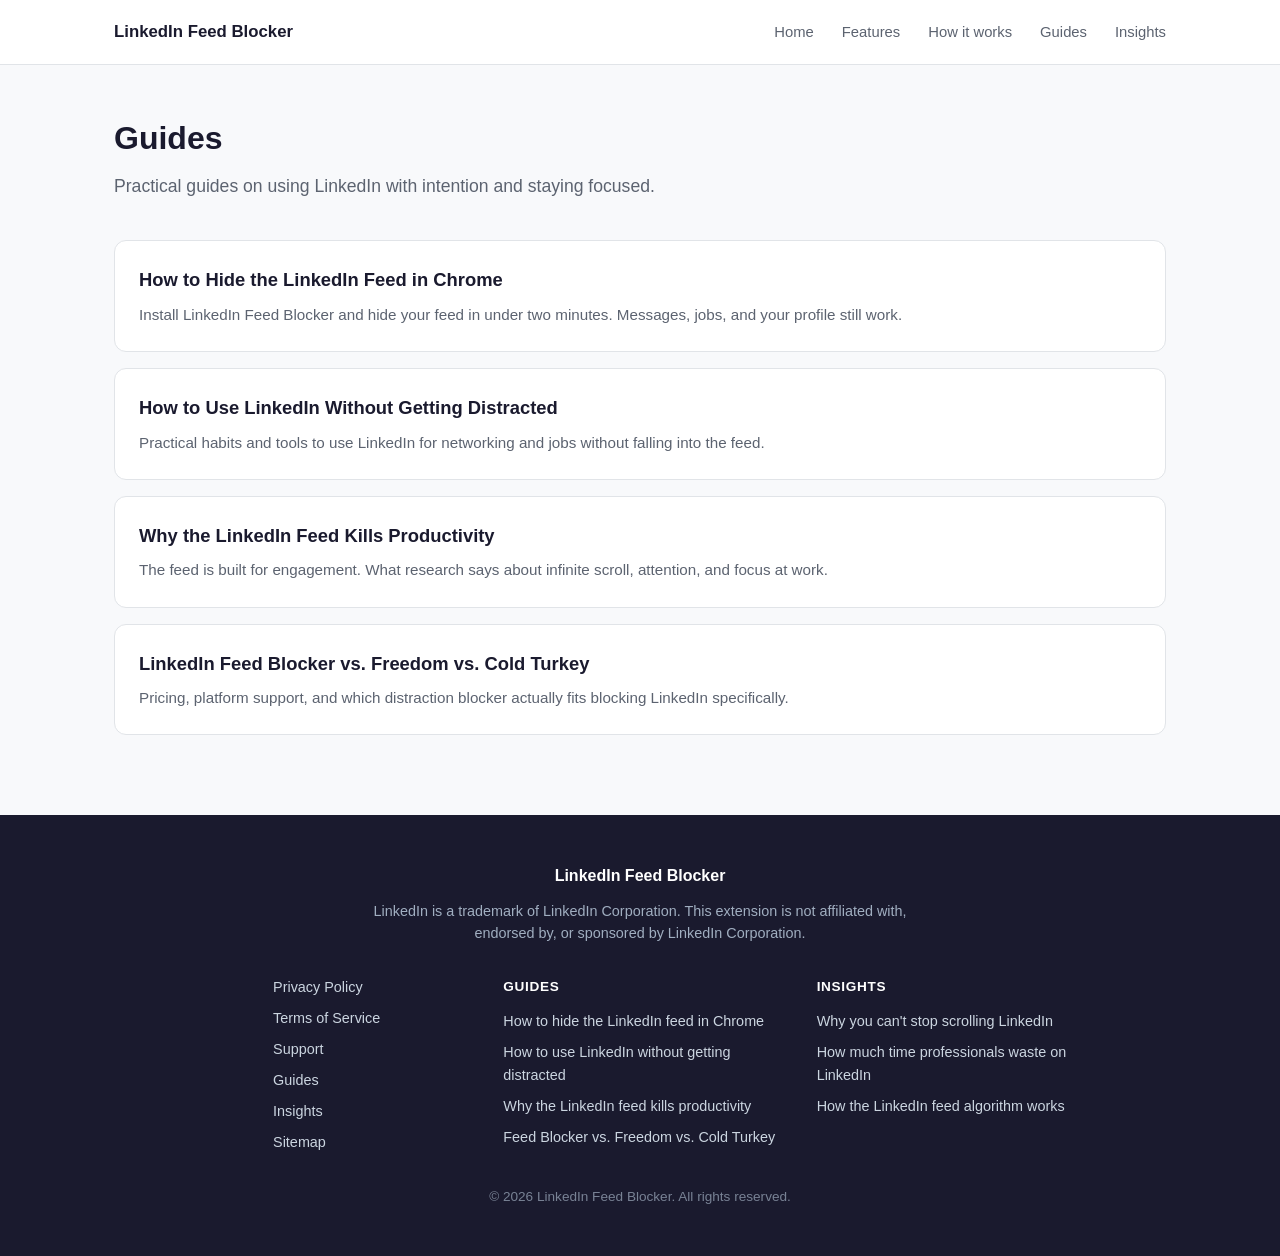
==== guides/index.html @ 087051c5 "marketing copy" ====
<!DOCTYPE html>
<html lang="en">
<head>
  <meta charset="UTF-8">
  <meta name="viewport" content="width=device-width, initial-scale=1.0">
  <meta name="description" content="Guides on using LinkedIn productively and staying focused.">
  <title>Guides | LinkedIn Feed Blocker</title>
  <link rel="stylesheet" href="../css/style.css">
</head>
<body>
  <header class="site-header">
    <nav class="nav container">
      <a href="../index.html" class="logo">LinkedIn Feed Blocker</a>
      <ul class="nav-links">
        <li><a href="../index.html">Home</a></li>
        <li><a href="../index.html#features">Features</a></li>
        <li><a href="../index.html#how-it-works">How it works</a></li>
        <li><a href="index.html">Guides</a></li>
        <li><a href="../insights/index.html">Insights</a></li>
      </ul>
    </nav>
  </header>

  <main class="guides-page">
    <div class="container">
      <h1>Guides</h1>
      <p class="guides-lead">Practical guides on using LinkedIn with intention and staying focused.</p>

      <ul class="guides-list">
        <li class="guide-card">
          <a href="hide-linkedin-feed.html">
            <h2>How to Hide the LinkedIn Feed in Chrome</h2>
            <p class="guide-excerpt">Install LinkedIn Feed Blocker and hide your feed in under two minutes. Messages, jobs, and your profile still work.</p>
          </a>
        </li>
        <li class="guide-card">
          <a href="linkedin-without-distraction.html">
            <h2>How to Use LinkedIn Without Getting Distracted</h2>
            <p class="guide-excerpt">Practical habits and tools to use LinkedIn for networking and jobs without falling into the feed.</p>
          </a>
        </li>
        <li class="guide-card">
          <a href="linkedin-productivity.html">
            <h2>Why the LinkedIn Feed Kills Productivity</h2>
            <p class="guide-excerpt">The feed is built for engagement. What research says about infinite scroll, attention, and focus at work.</p>
          </a>
        </li>
        <li class="guide-card">
          <a href="linkedin-blocker-comparison.html">
            <h2>LinkedIn Feed Blocker vs. Freedom vs. Cold Turkey</h2>
            <p class="guide-excerpt">Pricing, platform support, and which distraction blocker actually fits blocking LinkedIn specifically.</p>
          </a>
        </li>
      </ul>
    </div>
  </main>

  <footer class="site-footer">
    <div class="container footer-inner">
      <p class="footer-brand">LinkedIn Feed Blocker</p>
      <p class="footer-disclaimer">
        LinkedIn is a trademark of LinkedIn Corporation. This extension is not affiliated with, endorsed by, or sponsored by LinkedIn Corporation.
      </p>
      <div class="footer-grid">
        <nav class="footer-nav" aria-label="Site links">
          <ul class="footer-links">
            <li><a href="../privacy-policy.html">Privacy Policy</a></li>
            <li><a href="../terms-of-service.html">Terms of Service</a></li>
            <li><a href="../support.html">Support</a></li>
            <li><a href="index.html">Guides</a></li>
            <li><a href="../insights/index.html">Insights</a></li>
            <li><a href="../sitemap.html">Sitemap</a></li>
          </ul>
        </nav>
        <div class="footer-col">
          <h2 class="footer-heading">Guides</h2>
          <ul class="footer-guide-list">
            <li><a href="hide-linkedin-feed.html">How to hide the LinkedIn feed in Chrome</a></li>
            <li><a href="linkedin-without-distraction.html">How to use LinkedIn without getting distracted</a></li>
            <li><a href="linkedin-productivity.html">Why the LinkedIn feed kills productivity</a></li>
            <li><a href="linkedin-blocker-comparison.html">Feed Blocker vs. Freedom vs. Cold Turkey</a></li>
          </ul>
        </div>
        <div class="footer-col">
          <h2 class="footer-heading">Insights</h2>
          <ul class="footer-guide-list">
            <li><a href="../insights/psychology-scrolling-linkedin.html">Why you can't stop scrolling LinkedIn</a></li>
            <li><a href="../insights/linkedin-time-waste.html">How much time professionals waste on LinkedIn</a></li>
            <li><a href="../insights/linkedin-algorithm-feed.html">How the LinkedIn feed algorithm works</a></li>
          </ul>
        </div>
      </div>
      <p class="footer-copy">&copy; 2026 LinkedIn Feed Blocker. All rights reserved.</p>
    </div>
  </footer>
</body>
</html>
---- css/style.css ----
*,
*::before,
*::after {
  box-sizing: border-box;
}

:root {
  --color-bg: #f8f9fb;
  --color-surface: #ffffff;
  --color-text: #1a1a2e;
  --color-text-muted: #5c6370;
  --color-primary: #0a66c2;
  --color-primary-dark: #004182;
  --color-accent: #057642;
  --color-border: #e1e4e8;
  --color-blocked: #2d3748;
  --font-sans: -apple-system, BlinkMacSystemFont, "Segoe UI", Roboto, "Helvetica Neue", Arial, sans-serif;
  --radius: 12px;
  --shadow: 0 4px 24px rgba(0, 0, 0, 0.08);
  --max-width: 1100px;
}

html {
  scroll-behavior: smooth;
}

body {
  margin: 0;
  font-family: var(--font-sans);
  font-size: 1rem;
  line-height: 1.6;
  color: var(--color-text);
  background: var(--color-bg);
}

.container {
  width: 100%;
  max-width: var(--max-width);
  margin: 0 auto;
  padding: 0 1.5rem;
}

/* Header */
.site-header {
  position: sticky;
  top: 0;
  z-index: 100;
  background: rgba(255, 255, 255, 0.92);
  backdrop-filter: blur(8px);
  border-bottom: 1px solid var(--color-border);
}

.nav {
  display: flex;
  align-items: center;
  justify-content: space-between;
  height: 64px;
}

.logo {
  font-weight: 700;
  font-size: 1.05rem;
  color: var(--color-text);
  text-decoration: none;
}

.nav-links {
  display: flex;
  gap: 1.75rem;
  list-style: none;
  margin: 0;
  padding: 0;
}

.nav-links a {
  color: var(--color-text-muted);
  text-decoration: none;
  font-size: 0.925rem;
  font-weight: 500;
  transition: color 0.15s;
}

.nav-links a:hover {
  color: var(--color-primary);
}

/* Buttons */
.btn {
  display: inline-block;
  padding: 0.75rem 1.5rem;
  border-radius: 8px;
  font-weight: 600;
  font-size: 0.95rem;
  text-decoration: none;
  transition: background 0.15s, transform 0.1s;
}

.btn-primary {
  background: var(--color-primary);
  color: #fff;
}

.btn-primary:hover {
  background: var(--color-primary-dark);
}

.btn-secondary {
  background: var(--color-surface);
  color: var(--color-text);
  border: 1px solid var(--color-border);
}

.btn-secondary:hover {
  background: var(--color-bg);
}

.btn-lg {
  padding: 1rem 2rem;
  font-size: 1.05rem;
}

/* Hero */
.hero {
  padding: 4rem 0 5rem;
  background: linear-gradient(180deg, #fff 0%, var(--color-bg) 100%);
}

.hero-inner {
  display: grid;
  grid-template-columns: 1fr 1fr;
  gap: 3rem;
  align-items: center;
}

.eyebrow {
  font-size: 0.85rem;
  font-weight: 600;
  text-transform: uppercase;
  letter-spacing: 0.06em;
  color: var(--color-primary);
  margin: 0 0 0.75rem;
}

.hero h1 {
  font-size: clamp(2rem, 4vw, 2.75rem);
  line-height: 1.15;
  margin: 0 0 1rem;
  letter-spacing: -0.02em;
}

.hero-lead {
  font-size: 1.125rem;
  color: var(--color-text-muted);
  margin: 0 0 1.75rem;
  max-width: 32rem;
}

.hero-actions {
  display: flex;
  gap: 0.75rem;
  flex-wrap: wrap;
  margin-bottom: 1rem;
}

.hero-note {
  font-size: 0.85rem;
  color: var(--color-text-muted);
  margin: 0;
}

/* Mock browser */
.mock-browser {
  background: var(--color-surface);
  border-radius: var(--radius);
  box-shadow: var(--shadow);
  overflow: hidden;
  border: 1px solid var(--color-border);
}

.mock-bar {
  display: flex;
  gap: 6px;
  padding: 12px 16px;
  background: #f0f2f5;
  border-bottom: 1px solid var(--color-border);
}

.mock-bar span {
  width: 10px;
  height: 10px;
  border-radius: 50%;
  background: #ddd;
}

.mock-bar span:first-child { background: #ff5f57; }
.mock-bar span:nth-child(2) { background: #febc2e; }
.mock-bar span:nth-child(3) { background: #28c840; }

.mock-content {
  display: grid;
  grid-template-columns: 1fr 120px;
  min-height: 220px;
}

.mock-nav-row {
  grid-column: 1 / -1;
  height: 36px;
  background: #fafafa;
  border-bottom: 1px solid var(--color-border);
}

.mock-feed {
  display: flex;
  flex-direction: column;
  align-items: center;
  justify-content: center;
  background: var(--color-blocked);
  color: #fff;
  padding: 2rem;
  text-align: center;
}

.mock-feed span {
  font-weight: 600;
  font-size: 1.1rem;
}

.mock-feed small {
  opacity: 0.7;
  margin-top: 0.5rem;
}

.mock-sidebar {
  background: #f5f5f5;
  border-left: 1px solid var(--color-border);
}

/* Sections */
.section {
  padding: 4.5rem 0;
}

.section-alt {
  background: var(--color-surface);
  border-top: 1px solid var(--color-border);
  border-bottom: 1px solid var(--color-border);
}

.section h2 {
  font-size: 2rem;
  margin: 0 0 0.5rem;
  letter-spacing: -0.02em;
}

.section-lead {
  color: var(--color-text-muted);
  font-size: 1.1rem;
  margin: 0 0 2.5rem;
}

/* Features */
.feature-grid {
  display: grid;
  grid-template-columns: repeat(auto-fit, minmax(240px, 1fr));
  gap: 1.5rem;
}

.feature-card {
  background: var(--color-surface);
  border: 1px solid var(--color-border);
  border-radius: var(--radius);
  padding: 1.75rem;
}

.feature-icon {
  font-size: 1.75rem;
  margin-bottom: 0.75rem;
}

.feature-card h3 {
  margin: 0 0 0.5rem;
  font-size: 1.1rem;
}

.feature-card p {
  margin: 0;
  color: var(--color-text-muted);
  font-size: 0.95rem;
}

/* Steps */
.steps {
  list-style: none;
  padding: 0;
  margin: 2rem 0 0;
  display: flex;
  flex-direction: column;
  gap: 2rem;
}

.steps li {
  display: flex;
  gap: 1.25rem;
  align-items: flex-start;
}

.step-num {
  flex-shrink: 0;
  width: 40px;
  height: 40px;
  display: flex;
  align-items: center;
  justify-content: center;
  background: var(--color-primary);
  color: #fff;
  font-weight: 700;
  border-radius: 50%;
  font-size: 1rem;
}

.steps h3 {
  margin: 0 0 0.25rem;
  font-size: 1.1rem;
}

.steps p {
  margin: 0;
  color: var(--color-text-muted);
}

/* CTA */
.cta {
  text-align: center;
}

.cta-inner h2 {
  margin-bottom: 0.5rem;
}

.cta-inner p {
  color: var(--color-text-muted);
  margin: 0 0 1.75rem;
  font-size: 1.1rem;
}

/* Footer */
.site-footer {
  background: var(--color-text);
  color: #a0aec0;
  padding: 3rem 0;
  font-size: 0.9rem;
}

.footer-inner {
  text-align: center;
}

.footer-brand {
  color: #fff;
  font-weight: 700;
  font-size: 1rem;
  margin: 0 0 0.75rem;
}

.footer-disclaimer {
  max-width: 36rem;
  margin: 0 auto 2rem;
  line-height: 1.5;
}

.footer-grid {
  display: grid;
  grid-template-columns: 1fr 1fr 1fr;
  gap: 2rem 2.5rem;
  max-width: 900px;
  margin: 0 auto 2rem;
  text-align: left;
}

.footer-nav {
  display: flex;
  justify-content: center;
}

.footer-links {
  display: flex;
  flex-direction: column;
  gap: 0.5rem;
  list-style: none;
  margin: 0;
  padding: 0;
}

.footer-links a {
  color: #cbd5e0;
  text-decoration: none;
}

.footer-links a:hover {
  color: #fff;
}

.footer-guides,
.footer-col {
  text-align: left;
}

.footer-heading {
  color: #fff;
  font-size: 0.85rem;
  font-weight: 600;
  text-transform: uppercase;
  letter-spacing: 0.05em;
  margin: 0 0 0.75rem;
}

.footer-guide-list {
  list-style: none;
  margin: 0;
  padding: 0;
  display: flex;
  flex-direction: column;
  gap: 0.5rem;
}

.footer-guide-list a {
  color: #cbd5e0;
  text-decoration: none;
  font-size: 0.9rem;
  line-height: 1.4;
}

.footer-guide-list a:hover {
  color: #fff;
}

.footer-copy {
  margin: 0;
  font-size: 0.85rem;
  opacity: 0.7;
}

/* Legal pages */
.legal-page {
  padding: 3rem 0 5rem;
}

.legal-page .container {
  max-width: 720px;
}

.legal-page h1 {
  font-size: 2rem;
  margin: 0 0 0.25rem;
}

.legal-meta {
  color: var(--color-text-muted);
  font-size: 0.9rem;
  margin: 0 0 2rem;
}

.legal-page h2 {
  font-size: 1.25rem;
  margin: 2rem 0 0.75rem;
}

.legal-page h3 {
  font-size: 1.05rem;
  margin: 1.25rem 0 0.5rem;
}

.legal-page p,
.legal-page li {
  color: var(--color-text-muted);
}

.legal-page ul {
  padding-left: 1.25rem;
}

.legal-page hr {
  border: none;
  border-top: 1px solid var(--color-border);
  margin: 2.5rem 0;
}

.legal-summary {
  background: #edf2f7;
  border-left: 4px solid var(--color-primary);
  padding: 1rem 1.25rem;
  border-radius: 0 var(--radius) var(--radius) 0;
  font-size: 0.95rem;
}

.legal-summary strong {
  color: var(--color-text);
}

.back-link {
  display: inline-block;
  margin-bottom: 1.5rem;
  color: var(--color-primary);
  text-decoration: none;
  font-weight: 500;
  font-size: 0.9rem;
}

.back-link:hover {
  text-decoration: underline;
}

/* Guides index */
.guides-page {
  padding: 3rem 0 5rem;
}

.guides-page h1 {
  font-size: 2rem;
  margin: 0 0 0.5rem;
}

.guides-lead {
  color: var(--color-text-muted);
  font-size: 1.1rem;
  margin: 0 0 2.5rem;
}

.guides-list {
  list-style: none;
  margin: 0;
  padding: 0;
  display: flex;
  flex-direction: column;
  gap: 1rem;
}

.guide-card {
  border: 1px solid var(--color-border);
  border-radius: var(--radius);
  background: var(--color-surface);
  transition: border-color 0.15s, box-shadow 0.15s;
}

.guide-card:hover {
  border-color: var(--color-primary);
  box-shadow: var(--shadow);
}

.guide-card a {
  display: block;
  padding: 1.5rem;
  text-decoration: none;
  color: inherit;
}

.guide-card h2 {
  font-size: 1.15rem;
  margin: 0;
  color: var(--color-text);
}

.guide-excerpt {
  margin: 0.5rem 0 0;
  color: var(--color-text-muted);
  font-size: 0.95rem;
}

.guide-excerpt:empty {
  display: none;
}

/* Article pages */
.article-page {
  padding: 3rem 0 5rem;
}

.article-page .container {
  max-width: 720px;
}

.article-header h1 {
  font-size: 2rem;
  margin: 0 0 0.75rem;
  letter-spacing: -0.02em;
}

.article-lead {
  font-size: 1.125rem;
  color: var(--color-text-muted);
  margin: 0 0 2rem;
  line-height: 1.6;
}

.article-lead:empty {
  display: none;
}

.article-body {
  min-height: 1rem;
}

.article-body h2 {
  font-size: 1.35rem;
  margin: 2.5rem 0 0.75rem;
  letter-spacing: -0.01em;
  color: var(--color-text);
}

.article-body h3 {
  font-size: 1.05rem;
  margin: 1.5rem 0 0.5rem;
  color: var(--color-text);
}

.article-body p,
.article-body li {
  color: var(--color-text-muted);
  line-height: 1.7;
}

.article-body p {
  margin: 0 0 1rem;
}

.article-body ol,
.article-body ul {
  margin: 0 0 1.25rem;
  padding-left: 1.5rem;
}

.article-body li {
  margin-bottom: 0.35rem;
}

.article-body a {
  color: var(--color-primary);
  text-decoration: none;
}

.article-body a:hover {
  text-decoration: underline;
}

.article-body code {
  font-size: 0.9em;
  background: #edf2f7;
  padding: 0.15em 0.4em;
  border-radius: 4px;
}

.article-sources {
  margin-top: 2.5rem;
  padding-top: 1.5rem;
  border-top: 1px solid var(--color-border);
  font-size: 0.9rem;
  color: var(--color-text-muted);
}

.article-body .comparison-table {
  width: 100%;
  border-collapse: collapse;
  margin: 1.5rem 0 2rem;
  font-size: 0.9rem;
}

.article-body .comparison-table th,
.article-body .comparison-table td {
  border: 1px solid var(--color-border);
  padding: 0.75rem;
  text-align: left;
  vertical-align: top;
  color: var(--color-text-muted);
}

.article-body .comparison-table th {
  background: #edf2f7;
  color: var(--color-text);
  font-weight: 600;
}

.article-body .comparison-table td:first-child {
  font-weight: 600;
  color: var(--color-text);
  white-space: nowrap;
}

@media (max-width: 640px) {
  .article-body .comparison-table {
    display: block;
    overflow-x: auto;
    -webkit-overflow-scrolling: touch;
  }
}

.article-body:empty {
  display: none;
}

.article-cta {
  margin: 3rem 0;
  padding: 2rem;
  background: var(--color-surface);
  border: 1px solid var(--color-border);
  border-radius: var(--radius);
  text-align: center;
}

.article-cta:has(.article-cta-text:empty):has(.btn:empty) {
  display: none;
}

.article-cta-text {
  margin: 0 0 1rem;
  color: var(--color-text-muted);
}

.article-cta-text:empty {
  display: none;
}

.article-cta .btn:empty {
  display: none;
}

.related-guides {
  padding-top: 2rem;
  border-top: 1px solid var(--color-border);
}

.related-guides h2 {
  font-size: 1rem;
  margin: 0 0 0.75rem;
  color: var(--color-text-muted);
  font-weight: 600;
}

.related-guides ul {
  list-style: none;
  margin: 0;
  padding: 0;
  display: flex;
  flex-direction: column;
  gap: 0.5rem;
}

.related-guides a {
  color: var(--color-primary);
  text-decoration: none;
  font-weight: 500;
}

.related-guides a:hover {
  text-decoration: underline;
}

/* Responsive */
@media (max-width: 768px) {
  .hero-inner {
    grid-template-columns: 1fr;
  }

  .hero-visual {
    order: -1;
  }

  .nav-links {
    gap: 1rem;
    font-size: 0.85rem;
  }

  .hero {
    padding-top: 2.5rem;
  }

  .footer-grid {
    grid-template-columns: 1fr;
    text-align: center;
  }

  .footer-guides,
  .footer-col {
    text-align: center;
  }
}

@media (max-width: 480px) {
  .nav-links li:not(:last-child):not(:first-child) {
    display: none;
  }
}
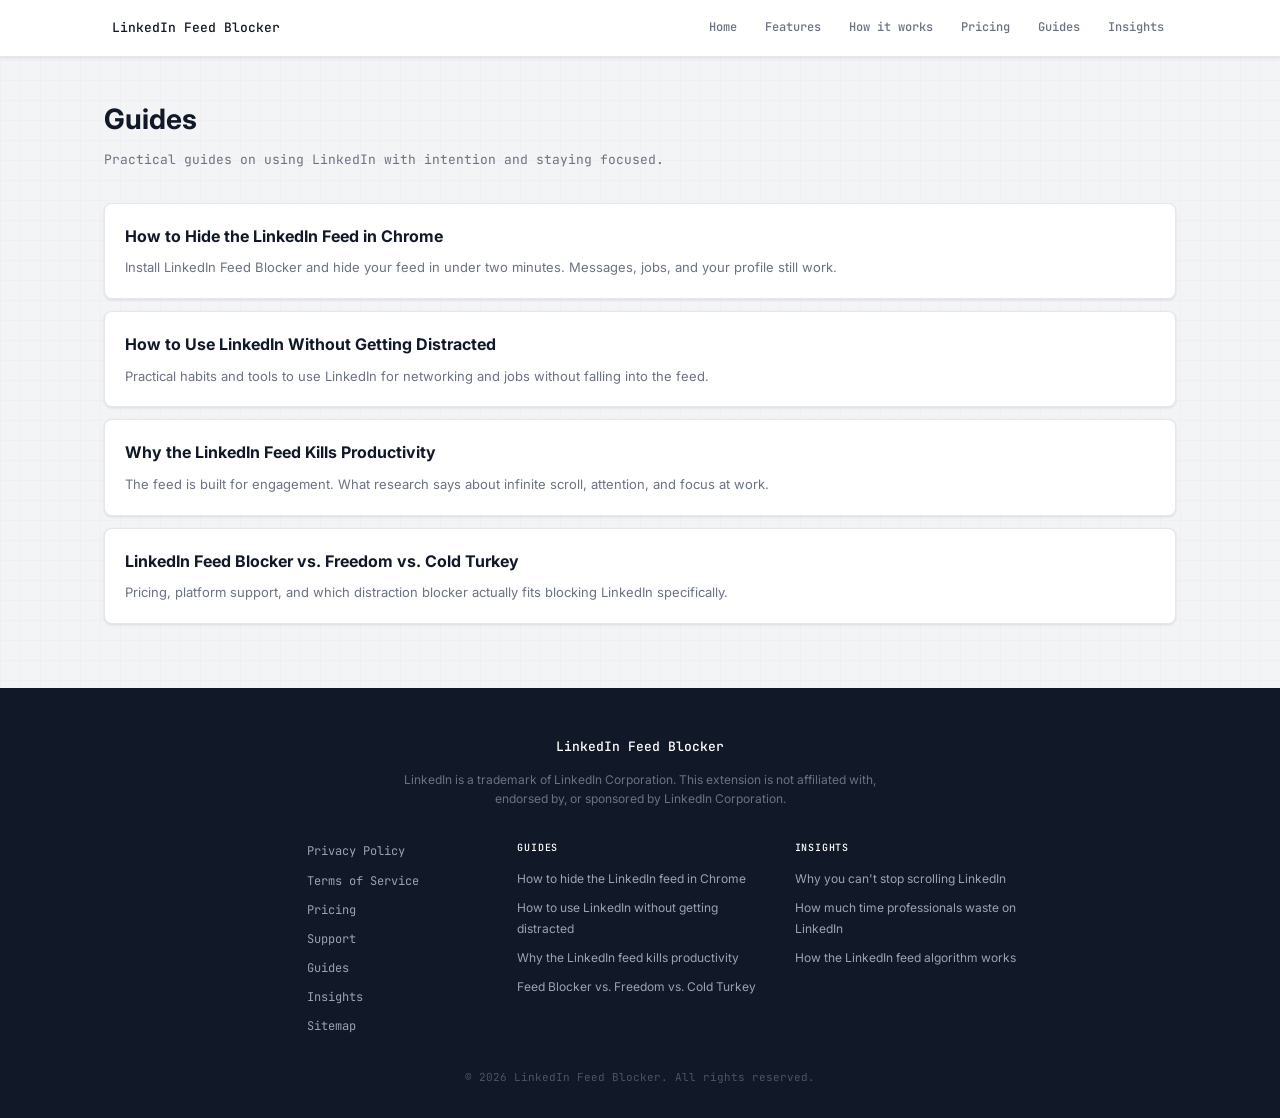
==== commit 480f5c4b: "pricing page" ====
--- a/guides/index.html
+++ b/guides/index.html
@@ -15,6 +15,7 @@
         <li><a href="../index.html">Home</a></li>
         <li><a href="../index.html#features">Features</a></li>
         <li><a href="../index.html#how-it-works">How it works</a></li>
+        <li><a href="../pricing.html">Pricing</a></li>
         <li><a href="index.html">Guides</a></li>
         <li><a href="../insights/index.html">Insights</a></li>
       </ul>
@@ -66,6 +67,7 @@
           <ul class="footer-links">
             <li><a href="../privacy-policy.html">Privacy Policy</a></li>
             <li><a href="../terms-of-service.html">Terms of Service</a></li>
+            <li><a href="../pricing.html">Pricing</a></li>
             <li><a href="../support.html">Support</a></li>
             <li><a href="index.html">Guides</a></li>
             <li><a href="../insights/index.html">Insights</a></li>
--- a/css/style.css
+++ b/css/style.css
@@ -1,3 +1,9 @@
+/* ===================================================
+   Browser-Core Modernism — DevTools Aesthetic
+   =================================================== */
+
+@import url('https://fonts.googleapis.com/css2?family=Inter:wght@400;500;600;700&family=JetBrains+Mono:wght@400;500&display=swap');
+
 *,
 *::before,
 *::after {
@@ -5,19 +11,56 @@
 }
 
 :root {
-  --color-bg: #f8f9fb;
+  /* Core palette */
+  --color-bg: #f3f4f6;
   --color-surface: #ffffff;
-  --color-text: #1a1a2e;
-  --color-text-muted: #5c6370;
-  --color-primary: #0a66c2;
-  --color-primary-dark: #004182;
-  --color-accent: #057642;
-  --color-border: #e1e4e8;
-  --color-blocked: #2d3748;
-  --font-sans: -apple-system, BlinkMacSystemFont, "Segoe UI", Roboto, "Helvetica Neue", Arial, sans-serif;
-  --radius: 12px;
-  --shadow: 0 4px 24px rgba(0, 0, 0, 0.08);
-  --max-width: 1100px;
+  --color-text: #111827;
+  --color-text-muted: #6b7280;
+  --color-accent: #06B6D4;
+  --color-accent-dark: #0891b2;
+  --color-border: #e5e7eb;
+  --color-border-strong: #d1d5db;
+  --color-panel-shadow: 0 1px 3px 0 rgba(0,0,0,0.1);
+  
+  /* Typography */
+  --font-sans: 'Inter', -apple-system, BlinkMacSystemFont, sans-serif;
+  --font-mono: 'JetBrains Mono', 'Fira Code', monospace;
+  
+  /* Spacing (4px grid) */
+  --space-1: 4px;
+  --space-2: 8px;
+  --space-3: 12px;
+  --space-4: 16px;
+  --space-5: 20px;
+  --space-6: 24px;
+  --space-8: 32px;
+  --space-10: 40px;
+  --space-12: 48px;
+  --space-16: 64px;
+  
+  /* Layout */
+  --radius: 8px;
+  --radius-sm: 4px;
+  --max-width: 1120px;
+}
+
+/* Custom scrollbars */
+::-webkit-scrollbar {
+  width: 10px;
+  height: 10px;
+}
+
+::-webkit-scrollbar-track {
+  background: var(--color-bg);
+}
+
+::-webkit-scrollbar-thumb {
+  background: var(--color-border-strong);
+  border-radius: 5px;
+}
+
+::-webkit-scrollbar-thumb:hover {
+  background: #9ca3af;
 }
 
 html {
@@ -27,328 +70,457 @@
 body {
   margin: 0;
   font-family: var(--font-sans);
-  font-size: 1rem;
+  font-size: 15px;
   line-height: 1.6;
   color: var(--color-text);
   background: var(--color-bg);
+  background-image: 
+    linear-gradient(rgba(229, 231, 235, 0.3) 1px, transparent 1px),
+    linear-gradient(90deg, rgba(229, 231, 235, 0.3) 1px, transparent 1px);
+  background-size: 20px 20px;
+  min-height: 100vh;
 }
 
 .container {
   width: 100%;
   max-width: var(--max-width);
   margin: 0 auto;
-  padding: 0 1.5rem;
-}
-
-/* Header */
+  padding: 0 var(--space-6);
+}
+
+/* ===================================================
+   Header
+   =================================================== */
 .site-header {
   position: sticky;
   top: 0;
   z-index: 100;
-  background: rgba(255, 255, 255, 0.92);
+  background: rgba(255, 255, 255, 0.95);
   backdrop-filter: blur(8px);
   border-bottom: 1px solid var(--color-border);
+  box-shadow: var(--color-panel-shadow);
 }
 
 .nav {
   display: flex;
   align-items: center;
   justify-content: space-between;
-  height: 64px;
+  height: 56px;
 }
 
 .logo {
-  font-weight: 700;
-  font-size: 1.05rem;
+  display: flex;
+  align-items: center;
+  gap: var(--space-2);
+  font-family: var(--font-mono);
+  font-weight: 500;
+  font-size: 13px;
   color: var(--color-text);
   text-decoration: none;
+  padding: var(--space-1) var(--space-2);
+  border-radius: var(--radius-sm);
+  transition: background 0.15s;
+}
+
+.logo:hover {
+  background: var(--color-bg);
+}
+
+.logo-icon {
+  width: 24px;
+  height: 24px;
+  border-radius: var(--radius-sm);
 }
 
 .nav-links {
   display: flex;
-  gap: 1.75rem;
+  gap: var(--space-1);
   list-style: none;
   margin: 0;
   padding: 0;
 }
 
 .nav-links a {
+  display: block;
+  padding: var(--space-2) var(--space-3);
   color: var(--color-text-muted);
   text-decoration: none;
-  font-size: 0.925rem;
+  font-family: var(--font-mono);
+  font-size: 12px;
   font-weight: 500;
-  transition: color 0.15s;
+  border-radius: var(--radius-sm);
+  transition: color 0.15s, background 0.15s;
 }
 
 .nav-links a:hover {
-  color: var(--color-primary);
-}
-
-/* Buttons */
+  color: var(--color-accent);
+  background: rgba(6, 182, 212, 0.08);
+}
+
+/* ===================================================
+   Buttons
+   =================================================== */
 .btn {
-  display: inline-block;
-  padding: 0.75rem 1.5rem;
-  border-radius: 8px;
-  font-weight: 600;
-  font-size: 0.95rem;
+  display: inline-flex;
+  align-items: center;
+  gap: var(--space-2);
+  padding: var(--space-2) var(--space-4);
+  border-radius: var(--radius-sm);
+  font-family: var(--font-mono);
+  font-weight: 500;
+  font-size: 13px;
   text-decoration: none;
-  transition: background 0.15s, transform 0.1s;
+  border: 1px solid transparent;
+  cursor: pointer;
+  transition: all 0.15s ease;
 }
 
 .btn-primary {
-  background: var(--color-primary);
+  background: var(--color-accent);
   color: #fff;
+  border-color: var(--color-accent);
 }
 
 .btn-primary:hover {
-  background: var(--color-primary-dark);
+  background: var(--color-accent-dark);
+  border-color: var(--color-accent-dark);
+  transform: translateY(-1px);
+  box-shadow: 0 4px 12px rgba(6, 182, 212, 0.3);
 }
 
 .btn-secondary {
   background: var(--color-surface);
   color: var(--color-text);
-  border: 1px solid var(--color-border);
+  border-color: var(--color-border);
 }
 
 .btn-secondary:hover {
-  background: var(--color-bg);
+  border-color: var(--color-accent);
+  color: var(--color-accent);
 }
 
 .btn-lg {
-  padding: 1rem 2rem;
-  font-size: 1.05rem;
-}
-
-/* Hero */
+  padding: var(--space-3) var(--space-6);
+  font-size: 14px;
+}
+
+/* ===================================================
+   Hero
+   =================================================== */
 .hero {
-  padding: 4rem 0 5rem;
-  background: linear-gradient(180deg, #fff 0%, var(--color-bg) 100%);
+  padding: var(--space-16) 0;
 }
 
 .hero-inner {
   display: grid;
-  grid-template-columns: 1fr 1fr;
-  gap: 3rem;
+  grid-template-columns: 1fr 1.1fr;
+  gap: var(--space-12);
   align-items: center;
 }
 
 .eyebrow {
-  font-size: 0.85rem;
+  display: inline-flex;
+  align-items: center;
+  gap: var(--space-2);
+  font-family: var(--font-mono);
+  font-size: 11px;
+  font-weight: 500;
+  text-transform: uppercase;
+  letter-spacing: 0.05em;
+  color: var(--color-accent);
+  background: rgba(6, 182, 212, 0.1);
+  padding: var(--space-1) var(--space-3);
+  border-radius: var(--radius-sm);
+  margin: 0 0 var(--space-4);
+  border: 1px solid rgba(6, 182, 212, 0.2);
+}
+
+.hero h1 {
+  font-size: clamp(1.75rem, 3.5vw, 2.5rem);
   font-weight: 600;
-  text-transform: uppercase;
-  letter-spacing: 0.06em;
-  color: var(--color-primary);
-  margin: 0 0 0.75rem;
-}
-
-.hero h1 {
-  font-size: clamp(2rem, 4vw, 2.75rem);
-  line-height: 1.15;
-  margin: 0 0 1rem;
-  letter-spacing: -0.02em;
+  line-height: 1.2;
+  margin: 0 0 var(--space-4);
+  letter-spacing: -0.025em;
 }
 
 .hero-lead {
-  font-size: 1.125rem;
-  color: var(--color-text-muted);
-  margin: 0 0 1.75rem;
-  max-width: 32rem;
+  font-size: 15px;
+  color: var(--color-text-muted);
+  margin: 0 0 var(--space-6);
+  max-width: 420px;
+  line-height: 1.7;
 }
 
 .hero-actions {
   display: flex;
-  gap: 0.75rem;
+  gap: var(--space-3);
   flex-wrap: wrap;
-  margin-bottom: 1rem;
+  margin-bottom: var(--space-4);
 }
 
 .hero-note {
-  font-size: 0.85rem;
+  font-family: var(--font-mono);
+  font-size: 11px;
   color: var(--color-text-muted);
   margin: 0;
 }
 
-/* Mock browser */
-.mock-browser {
+/* ===================================================
+   Demo Video Panel
+   =================================================== */
+.demo-panel {
+  position: relative;
   background: var(--color-surface);
+  border: 2px solid var(--color-accent);
   border-radius: var(--radius);
-  box-shadow: var(--shadow);
-  overflow: hidden;
-  border: 1px solid var(--color-border);
-}
-
-.mock-bar {
+  box-shadow: 
+    4px 4px 0 0 var(--color-surface),
+    6px 6px 0 0 var(--color-accent),
+    var(--color-panel-shadow);
+  margin-top: var(--space-4);
+}
+
+.demo-panel::before {
+  content: 'video.demo';
+  position: absolute;
+  top: 0;
+  left: var(--space-4);
+  transform: translateY(-50%);
+  font-family: var(--font-mono);
+  font-size: 10px;
+  font-weight: 500;
+  color: #fff;
+  background: var(--color-accent);
+  padding: 2px var(--space-2);
+  border-radius: var(--radius-sm);
+  z-index: 1;
+}
+
+.demo-bar {
+  display: flex;
+  align-items: center;
+  gap: var(--space-2);
+  padding: var(--space-3) var(--space-4);
+  background: var(--color-bg);
+  border-bottom: 1px solid var(--color-border);
+}
+
+.demo-dots {
   display: flex;
   gap: 6px;
-  padding: 12px 16px;
-  background: #f0f2f5;
-  border-bottom: 1px solid var(--color-border);
-}
-
-.mock-bar span {
+}
+
+.demo-dots span {
   width: 10px;
   height: 10px;
   border-radius: 50%;
-  background: #ddd;
-}
-
-.mock-bar span:first-child { background: #ff5f57; }
-.mock-bar span:nth-child(2) { background: #febc2e; }
-.mock-bar span:nth-child(3) { background: #28c840; }
-
-.mock-content {
-  display: grid;
-  grid-template-columns: 1fr 120px;
-  min-height: 220px;
-}
-
-.mock-nav-row {
-  grid-column: 1 / -1;
-  height: 36px;
-  background: #fafafa;
-  border-bottom: 1px solid var(--color-border);
-}
-
-.mock-feed {
-  display: flex;
-  flex-direction: column;
-  align-items: center;
-  justify-content: center;
-  background: var(--color-blocked);
-  color: #fff;
-  padding: 2rem;
+  background: var(--color-border-strong);
+}
+
+.demo-dots span:first-child { background: #ef4444; }
+.demo-dots span:nth-child(2) { background: #f59e0b; }
+.demo-dots span:nth-child(3) { background: #22c55e; }
+
+.demo-title {
+  flex: 1;
   text-align: center;
-}
-
-.mock-feed span {
-  font-weight: 600;
-  font-size: 1.1rem;
-}
-
-.mock-feed small {
-  opacity: 0.7;
-  margin-top: 0.5rem;
-}
-
-.mock-sidebar {
-  background: #f5f5f5;
-  border-left: 1px solid var(--color-border);
-}
-
-/* Sections */
+  font-family: var(--font-mono);
+  font-size: 11px;
+  color: var(--color-text-muted);
+}
+
+.demo-video {
+  display: block;
+  width: 100%;
+  height: auto;
+  background: #1a1a2e;
+  border-radius: 0 0 6px 6px;
+}
+
+/* ===================================================
+   Sections
+   =================================================== */
 .section {
-  padding: 4.5rem 0;
+  padding: var(--space-16) 0;
 }
 
 .section-alt {
   background: var(--color-surface);
   border-top: 1px solid var(--color-border);
   border-bottom: 1px solid var(--color-border);
+  background-image: none;
 }
 
 .section h2 {
-  font-size: 2rem;
-  margin: 0 0 0.5rem;
+  font-size: 1.5rem;
+  font-weight: 600;
+  margin: 0 0 var(--space-2);
   letter-spacing: -0.02em;
 }
 
 .section-lead {
-  color: var(--color-text-muted);
-  font-size: 1.1rem;
-  margin: 0 0 2.5rem;
-}
-
-/* Features */
+  font-family: var(--font-mono);
+  color: var(--color-text-muted);
+  font-size: 13px;
+  margin: 0 0 var(--space-8);
+}
+
+/* ===================================================
+   Features
+   =================================================== */
 .feature-grid {
   display: grid;
   grid-template-columns: repeat(auto-fit, minmax(240px, 1fr));
-  gap: 1.5rem;
+  gap: var(--space-4);
 }
 
 .feature-card {
+  position: relative;
   background: var(--color-surface);
   border: 1px solid var(--color-border);
   border-radius: var(--radius);
-  padding: 1.75rem;
+  padding: var(--space-5);
+  box-shadow: var(--color-panel-shadow);
+  transition: border-color 0.2s, transform 0.2s;
+}
+
+.feature-card:hover {
+  border-color: var(--color-accent);
+  transform: translateY(-2px);
+}
+
+.feature-card::before {
+  content: attr(data-label);
+  position: absolute;
+  top: var(--space-3);
+  right: var(--space-3);
+  font-family: var(--font-mono);
+  font-size: 9px;
+  color: var(--color-text-muted);
+  background: var(--color-bg);
+  padding: 2px var(--space-2);
+  border-radius: var(--radius-sm);
+  border: 1px solid var(--color-border);
 }
 
 .feature-icon {
-  font-size: 1.75rem;
-  margin-bottom: 0.75rem;
+  width: 36px;
+  height: 36px;
+  display: flex;
+  align-items: center;
+  justify-content: center;
+  font-size: 18px;
+  background: rgba(6, 182, 212, 0.1);
+  border: 1px solid rgba(6, 182, 212, 0.2);
+  border-radius: var(--radius-sm);
+  margin-bottom: var(--space-3);
 }
 
 .feature-card h3 {
-  margin: 0 0 0.5rem;
-  font-size: 1.1rem;
+  margin: 0 0 var(--space-2);
+  font-size: 14px;
+  font-weight: 600;
 }
 
 .feature-card p {
   margin: 0;
   color: var(--color-text-muted);
-  font-size: 0.95rem;
-}
-
-/* Steps */
+  font-size: 13px;
+  line-height: 1.6;
+}
+
+/* ===================================================
+   How It Works (Steps)
+   =================================================== */
 .steps {
   list-style: none;
   padding: 0;
-  margin: 2rem 0 0;
-  display: flex;
-  flex-direction: column;
-  gap: 2rem;
+  margin: 0;
+  display: grid;
+  gap: var(--space-4);
 }
 
 .steps li {
-  display: flex;
-  gap: 1.25rem;
-  align-items: flex-start;
+  display: grid;
+  grid-template-columns: 80px 1fr;
+  gap: var(--space-4);
+  align-items: start;
+  background: var(--color-surface);
+  border: 1px solid var(--color-border);
+  border-radius: var(--radius);
+  padding: var(--space-5);
+  box-shadow: var(--color-panel-shadow);
+  transition: border-color 0.2s;
+}
+
+.steps li:hover {
+  border-color: var(--color-accent);
 }
 
 .step-num {
-  flex-shrink: 0;
-  width: 40px;
-  height: 40px;
   display: flex;
   align-items: center;
   justify-content: center;
-  background: var(--color-primary);
+  width: 48px;
+  height: 48px;
+  background: var(--color-accent);
   color: #fff;
-  font-weight: 700;
-  border-radius: 50%;
-  font-size: 1rem;
+  font-family: var(--font-mono);
+  font-weight: 600;
+  font-size: 18px;
+  border-radius: var(--radius-sm);
 }
 
 .steps h3 {
-  margin: 0 0 0.25rem;
-  font-size: 1.1rem;
+  margin: 0 0 var(--space-1);
+  font-size: 14px;
+  font-weight: 600;
 }
 
 .steps p {
   margin: 0;
   color: var(--color-text-muted);
-}
-
-/* CTA */
+  font-size: 13px;
+}
+
+/* ===================================================
+   CTA
+   =================================================== */
 .cta {
   text-align: center;
 }
 
+.cta-inner {
+  max-width: 480px;
+  margin: 0 auto;
+  background: var(--color-surface);
+  border: 2px solid var(--color-accent);
+  border-radius: var(--radius);
+  padding: var(--space-10);
+  box-shadow: 
+    4px 4px 0 0 var(--color-surface),
+    6px 6px 0 0 var(--color-accent);
+}
+
 .cta-inner h2 {
-  margin-bottom: 0.5rem;
+  margin-bottom: var(--space-2);
 }
 
 .cta-inner p {
   color: var(--color-text-muted);
-  margin: 0 0 1.75rem;
-  font-size: 1.1rem;
-}
-
-/* Footer */
+  margin: 0 0 var(--space-6);
+  font-size: 14px;
+}
+
+/* ===================================================
+   Footer
+   =================================================== */
 .site-footer {
-  background: var(--color-text);
-  color: #a0aec0;
-  padding: 3rem 0;
-  font-size: 0.9rem;
+  background: #111827;
+  color: #9ca3af;
+  padding: var(--space-12) 0 var(--space-8);
+  font-size: 13px;
+  background-image: none;
 }
 
 .footer-inner {
@@ -356,24 +528,36 @@
 }
 
 .footer-brand {
+  display: inline-flex;
+  align-items: center;
+  gap: var(--space-2);
   color: #fff;
-  font-weight: 700;
-  font-size: 1rem;
-  margin: 0 0 0.75rem;
+  font-family: var(--font-mono);
+  font-weight: 500;
+  font-size: 13px;
+  margin: 0 0 var(--space-3);
+}
+
+.footer-brand-icon {
+  width: 20px;
+  height: 20px;
+  border-radius: var(--radius-sm);
 }
 
 .footer-disclaimer {
-  max-width: 36rem;
-  margin: 0 auto 2rem;
-  line-height: 1.5;
+  max-width: 500px;
+  margin: 0 auto var(--space-8);
+  font-size: 12px;
+  line-height: 1.6;
+  color: #6b7280;
 }
 
 .footer-grid {
   display: grid;
   grid-template-columns: 1fr 1fr 1fr;
-  gap: 2rem 2.5rem;
-  max-width: 900px;
-  margin: 0 auto 2rem;
+  gap: var(--space-8);
+  max-width: 800px;
+  margin: 0 auto var(--space-8);
   text-align: left;
 }
 
@@ -385,33 +569,36 @@
 .footer-links {
   display: flex;
   flex-direction: column;
-  gap: 0.5rem;
+  gap: var(--space-2);
   list-style: none;
   margin: 0;
   padding: 0;
 }
 
 .footer-links a {
-  color: #cbd5e0;
+  color: #9ca3af;
   text-decoration: none;
+  font-family: var(--font-mono);
+  font-size: 12px;
+  transition: color 0.15s;
 }
 
 .footer-links a:hover {
-  color: #fff;
-}
-
-.footer-guides,
+  color: var(--color-accent);
+}
+
 .footer-col {
   text-align: left;
 }
 
 .footer-heading {
+  font-family: var(--font-mono);
   color: #fff;
-  font-size: 0.85rem;
-  font-weight: 600;
+  font-size: 10px;
+  font-weight: 500;
   text-transform: uppercase;
-  letter-spacing: 0.05em;
-  margin: 0 0 0.75rem;
+  letter-spacing: 0.08em;
+  margin: 0 0 var(--space-3);
 }
 
 .footer-guide-list {
@@ -420,29 +607,63 @@
   padding: 0;
   display: flex;
   flex-direction: column;
-  gap: 0.5rem;
+  gap: var(--space-2);
 }
 
 .footer-guide-list a {
-  color: #cbd5e0;
+  color: #9ca3af;
   text-decoration: none;
-  font-size: 0.9rem;
-  line-height: 1.4;
+  font-size: 12px;
+  line-height: 1.5;
+  transition: color 0.15s;
 }
 
 .footer-guide-list a:hover {
-  color: #fff;
+  color: var(--color-accent);
 }
 
 .footer-copy {
   margin: 0;
-  font-size: 0.85rem;
-  opacity: 0.7;
-}
-
-/* Legal pages */
+  font-family: var(--font-mono);
+  font-size: 11px;
+  color: #4b5563;
+}
+
+/* ===================================================
+   Animations
+   =================================================== */
+@keyframes slideUp {
+  from {
+    opacity: 0;
+    transform: translateY(20px);
+  }
+  to {
+    opacity: 1;
+    transform: translateY(0);
+  }
+}
+
+.hero-content,
+.feature-card,
+.steps li,
+.cta-inner {
+  animation: slideUp 0.4s ease-out both;
+}
+
+.feature-card:nth-child(1) { animation-delay: 0.1s; }
+.feature-card:nth-child(2) { animation-delay: 0.15s; }
+.feature-card:nth-child(3) { animation-delay: 0.2s; }
+.feature-card:nth-child(4) { animation-delay: 0.25s; }
+
+.steps li:nth-child(1) { animation-delay: 0.1s; }
+.steps li:nth-child(2) { animation-delay: 0.15s; }
+.steps li:nth-child(3) { animation-delay: 0.2s; }
+
+/* ===================================================
+   Legal pages
+   =================================================== */
 .legal-page {
-  padding: 3rem 0 5rem;
+  padding: var(--space-10) 0 var(--space-16);
 }
 
 .legal-page .container {
@@ -450,47 +671,49 @@
 }
 
 .legal-page h1 {
-  font-size: 2rem;
-  margin: 0 0 0.25rem;
+  font-size: 1.75rem;
+  margin: 0 0 var(--space-1);
 }
 
 .legal-meta {
-  color: var(--color-text-muted);
-  font-size: 0.9rem;
-  margin: 0 0 2rem;
+  font-family: var(--font-mono);
+  color: var(--color-text-muted);
+  font-size: 12px;
+  margin: 0 0 var(--space-8);
 }
 
 .legal-page h2 {
-  font-size: 1.25rem;
-  margin: 2rem 0 0.75rem;
+  font-size: 1.1rem;
+  margin: var(--space-8) 0 var(--space-3);
 }
 
 .legal-page h3 {
-  font-size: 1.05rem;
-  margin: 1.25rem 0 0.5rem;
+  font-size: 1rem;
+  margin: var(--space-5) 0 var(--space-2);
 }
 
 .legal-page p,
 .legal-page li {
   color: var(--color-text-muted);
+  font-size: 14px;
 }
 
 .legal-page ul {
-  padding-left: 1.25rem;
+  padding-left: var(--space-5);
 }
 
 .legal-page hr {
   border: none;
   border-top: 1px solid var(--color-border);
-  margin: 2.5rem 0;
+  margin: var(--space-8) 0;
 }
 
 .legal-summary {
-  background: #edf2f7;
-  border-left: 4px solid var(--color-primary);
-  padding: 1rem 1.25rem;
+  background: rgba(6, 182, 212, 0.08);
+  border-left: 3px solid var(--color-accent);
+  padding: var(--space-4) var(--space-5);
   border-radius: 0 var(--radius) var(--radius) 0;
-  font-size: 0.95rem;
+  font-size: 14px;
 }
 
 .legal-summary strong {
@@ -498,32 +721,38 @@
 }
 
 .back-link {
-  display: inline-block;
-  margin-bottom: 1.5rem;
-  color: var(--color-primary);
+  display: inline-flex;
+  align-items: center;
+  gap: var(--space-2);
+  margin-bottom: var(--space-5);
+  color: var(--color-accent);
   text-decoration: none;
+  font-family: var(--font-mono);
   font-weight: 500;
-  font-size: 0.9rem;
+  font-size: 12px;
 }
 
 .back-link:hover {
   text-decoration: underline;
 }
 
-/* Guides index */
+/* ===================================================
+   Guides pages
+   =================================================== */
 .guides-page {
-  padding: 3rem 0 5rem;
+  padding: var(--space-10) 0 var(--space-16);
 }
 
 .guides-page h1 {
-  font-size: 2rem;
-  margin: 0 0 0.5rem;
+  font-size: 1.75rem;
+  margin: 0 0 var(--space-2);
 }
 
 .guides-lead {
-  color: var(--color-text-muted);
-  font-size: 1.1rem;
-  margin: 0 0 2.5rem;
+  font-family: var(--font-mono);
+  color: var(--color-text-muted);
+  font-size: 13px;
+  margin: 0 0 var(--space-8);
 }
 
 .guides-list {
@@ -532,47 +761,50 @@
   padding: 0;
   display: flex;
   flex-direction: column;
-  gap: 1rem;
+  gap: var(--space-3);
 }
 
 .guide-card {
   border: 1px solid var(--color-border);
   border-radius: var(--radius);
   background: var(--color-surface);
-  transition: border-color 0.15s, box-shadow 0.15s;
+  box-shadow: var(--color-panel-shadow);
+  transition: border-color 0.2s, transform 0.2s;
 }
 
 .guide-card:hover {
-  border-color: var(--color-primary);
-  box-shadow: var(--shadow);
+  border-color: var(--color-accent);
+  transform: translateY(-2px);
 }
 
 .guide-card a {
   display: block;
-  padding: 1.5rem;
+  padding: var(--space-5);
   text-decoration: none;
   color: inherit;
 }
 
 .guide-card h2 {
-  font-size: 1.15rem;
+  font-size: 1rem;
   margin: 0;
   color: var(--color-text);
 }
 
 .guide-excerpt {
-  margin: 0.5rem 0 0;
-  color: var(--color-text-muted);
-  font-size: 0.95rem;
+  margin: var(--space-2) 0 0;
+  color: var(--color-text-muted);
+  font-size: 13px;
 }
 
 .guide-excerpt:empty {
   display: none;
 }
 
-/* Article pages */
+/* ===================================================
+   Article pages
+   =================================================== */
 .article-page {
-  padding: 3rem 0 5rem;
+  padding: var(--space-10) 0 var(--space-16);
 }
 
 .article-page .container {
@@ -580,16 +812,16 @@
 }
 
 .article-header h1 {
-  font-size: 2rem;
-  margin: 0 0 0.75rem;
+  font-size: 1.75rem;
+  margin: 0 0 var(--space-3);
   letter-spacing: -0.02em;
 }
 
 .article-lead {
-  font-size: 1.125rem;
-  color: var(--color-text-muted);
-  margin: 0 0 2rem;
-  line-height: 1.6;
+  font-size: 15px;
+  color: var(--color-text-muted);
+  margin: 0 0 var(--space-8);
+  line-height: 1.7;
 }
 
 .article-lead:empty {
@@ -601,40 +833,41 @@
 }
 
 .article-body h2 {
-  font-size: 1.35rem;
-  margin: 2.5rem 0 0.75rem;
+  font-size: 1.25rem;
+  margin: var(--space-10) 0 var(--space-3);
   letter-spacing: -0.01em;
   color: var(--color-text);
 }
 
 .article-body h3 {
-  font-size: 1.05rem;
-  margin: 1.5rem 0 0.5rem;
+  font-size: 1rem;
+  margin: var(--space-6) 0 var(--space-2);
   color: var(--color-text);
 }
 
 .article-body p,
 .article-body li {
   color: var(--color-text-muted);
-  line-height: 1.7;
+  line-height: 1.75;
+  font-size: 14px;
 }
 
 .article-body p {
-  margin: 0 0 1rem;
+  margin: 0 0 var(--space-4);
 }
 
 .article-body ol,
 .article-body ul {
-  margin: 0 0 1.25rem;
-  padding-left: 1.5rem;
+  margin: 0 0 var(--space-5);
+  padding-left: var(--space-6);
 }
 
 .article-body li {
-  margin-bottom: 0.35rem;
+  margin-bottom: var(--space-2);
 }
 
 .article-body a {
-  color: var(--color-primary);
+  color: var(--color-accent);
   text-decoration: none;
 }
 
@@ -643,40 +876,47 @@
 }
 
 .article-body code {
+  font-family: var(--font-mono);
   font-size: 0.9em;
-  background: #edf2f7;
-  padding: 0.15em 0.4em;
-  border-radius: 4px;
+  background: var(--color-bg);
+  padding: 2px var(--space-2);
+  border-radius: var(--radius-sm);
+  border: 1px solid var(--color-border);
 }
 
 .article-sources {
-  margin-top: 2.5rem;
-  padding-top: 1.5rem;
+  margin-top: var(--space-10);
+  padding-top: var(--space-6);
   border-top: 1px solid var(--color-border);
-  font-size: 0.9rem;
+  font-family: var(--font-mono);
+  font-size: 12px;
   color: var(--color-text-muted);
 }
 
 .article-body .comparison-table {
   width: 100%;
   border-collapse: collapse;
-  margin: 1.5rem 0 2rem;
-  font-size: 0.9rem;
+  margin: var(--space-6) 0 var(--space-8);
+  font-size: 13px;
 }
 
 .article-body .comparison-table th,
 .article-body .comparison-table td {
   border: 1px solid var(--color-border);
-  padding: 0.75rem;
+  padding: var(--space-3);
   text-align: left;
   vertical-align: top;
   color: var(--color-text-muted);
 }
 
 .article-body .comparison-table th {
-  background: #edf2f7;
+  background: var(--color-bg);
   color: var(--color-text);
   font-weight: 600;
+  font-family: var(--font-mono);
+  font-size: 11px;
+  text-transform: uppercase;
+  letter-spacing: 0.05em;
 }
 
 .article-body .comparison-table td:first-child {
@@ -698,12 +938,13 @@
 }
 
 .article-cta {
-  margin: 3rem 0;
-  padding: 2rem;
+  margin: var(--space-10) 0;
+  padding: var(--space-8);
   background: var(--color-surface);
   border: 1px solid var(--color-border);
   border-radius: var(--radius);
   text-align: center;
+  box-shadow: var(--color-panel-shadow);
 }
 
 .article-cta:has(.article-cta-text:empty):has(.btn:empty) {
@@ -711,8 +952,9 @@
 }
 
 .article-cta-text {
-  margin: 0 0 1rem;
-  color: var(--color-text-muted);
+  margin: 0 0 var(--space-4);
+  color: var(--color-text-muted);
+  font-size: 14px;
 }
 
 .article-cta-text:empty {
@@ -724,15 +966,18 @@
 }
 
 .related-guides {
-  padding-top: 2rem;
+  padding-top: var(--space-8);
   border-top: 1px solid var(--color-border);
 }
 
 .related-guides h2 {
-  font-size: 1rem;
-  margin: 0 0 0.75rem;
-  color: var(--color-text-muted);
-  font-weight: 600;
+  font-family: var(--font-mono);
+  font-size: 11px;
+  font-weight: 500;
+  text-transform: uppercase;
+  letter-spacing: 0.05em;
+  margin: 0 0 var(--space-3);
+  color: var(--color-text-muted);
 }
 
 .related-guides ul {
@@ -741,12 +986,13 @@
   padding: 0;
   display: flex;
   flex-direction: column;
-  gap: 0.5rem;
+  gap: var(--space-2);
 }
 
 .related-guides a {
-  color: var(--color-primary);
+  color: var(--color-accent);
   text-decoration: none;
+  font-size: 13px;
   font-weight: 500;
 }
 
@@ -754,38 +1000,344 @@
   text-decoration: underline;
 }
 
-/* Responsive */
+/* ===================================================
+   Pricing page
+   =================================================== */
+.pricing-page {
+  padding: var(--space-10) 0 var(--space-16);
+}
+
+.pricing-header {
+  text-align: center;
+  max-width: 560px;
+  margin: 0 auto var(--space-10);
+}
+
+.pricing-header h1 {
+  font-size: clamp(1.75rem, 3.5vw, 2.25rem);
+  font-weight: 600;
+  line-height: 1.2;
+  margin: 0 0 var(--space-3);
+  letter-spacing: -0.025em;
+}
+
+.pricing-lead {
+  color: var(--color-text-muted);
+  font-size: 15px;
+  margin: 0;
+  line-height: 1.7;
+}
+
+.pricing-grid {
+  display: grid;
+  grid-template-columns: repeat(2, 1fr);
+  gap: var(--space-4);
+  max-width: 720px;
+  margin: 0 auto var(--space-10);
+}
+
+.pricing-card {
+  position: relative;
+  background: var(--color-surface);
+  border: 1px solid var(--color-border);
+  border-radius: var(--radius);
+  padding: var(--space-6);
+  box-shadow: var(--color-panel-shadow);
+  display: flex;
+  flex-direction: column;
+  transition: border-color 0.2s, transform 0.2s;
+}
+
+.pricing-card:hover {
+  border-color: var(--color-accent);
+  transform: translateY(-2px);
+}
+
+.pricing-card-featured {
+  border: 2px solid var(--color-accent);
+  box-shadow:
+    4px 4px 0 0 var(--color-surface),
+    6px 6px 0 0 var(--color-accent);
+}
+
+.pricing-card-featured:hover {
+  transform: translateY(-2px);
+}
+
+.pricing-badge {
+  position: absolute;
+  top: var(--space-4);
+  right: var(--space-4);
+  font-family: var(--font-mono);
+  font-size: 9px;
+  font-weight: 500;
+  text-transform: uppercase;
+  letter-spacing: 0.05em;
+  color: #fff;
+  background: var(--color-accent);
+  padding: 2px var(--space-2);
+  border-radius: var(--radius-sm);
+}
+
+.pricing-tier {
+  font-family: var(--font-mono);
+  font-size: 11px;
+  font-weight: 500;
+  text-transform: uppercase;
+  letter-spacing: 0.05em;
+  color: var(--color-text-muted);
+  margin: 0 0 var(--space-2);
+}
+
+.pricing-price {
+  margin: 0 0 var(--space-3);
+  line-height: 1;
+}
+
+.price-amount {
+  font-size: 2rem;
+  font-weight: 600;
+  letter-spacing: -0.03em;
+  color: var(--color-text);
+}
+
+.price-note {
+  font-family: var(--font-mono);
+  font-size: 12px;
+  color: var(--color-text-muted);
+  margin-left: var(--space-2);
+}
+
+.pricing-desc {
+  color: var(--color-text-muted);
+  font-size: 13px;
+  margin: 0 0 var(--space-5);
+  line-height: 1.6;
+}
+
+.pricing-features {
+  list-style: none;
+  margin: 0 0 var(--space-6);
+  padding: 0;
+  flex: 1;
+  display: flex;
+  flex-direction: column;
+  gap: var(--space-2);
+}
+
+.pricing-features li {
+  position: relative;
+  padding-left: var(--space-5);
+  color: var(--color-text-muted);
+  font-size: 13px;
+  line-height: 1.5;
+}
+
+.pricing-features li::before {
+  content: '✓';
+  position: absolute;
+  left: 0;
+  color: var(--color-accent);
+  font-weight: 600;
+  font-size: 12px;
+}
+
+.btn-block {
+  width: 100%;
+  justify-content: center;
+}
+
+.pricing-note {
+  font-family: var(--font-mono);
+  font-size: 10px;
+  color: var(--color-text-muted);
+  text-align: center;
+  margin: var(--space-3) 0 0;
+}
+
+.pricing-compare {
+  border: 1px solid var(--color-border);
+  border-radius: var(--radius);
+  padding: var(--space-6);
+  margin-bottom: var(--space-10);
+  background: var(--color-surface);
+}
+
+.pricing-compare h2 {
+  font-size: 1.1rem;
+  margin: 0 0 var(--space-5);
+}
+
+.pricing-table {
+  width: 100%;
+  border-collapse: collapse;
+  font-size: 13px;
+}
+
+.pricing-table th,
+.pricing-table td {
+  border: 1px solid var(--color-border);
+  padding: var(--space-3);
+  text-align: left;
+  vertical-align: top;
+  color: var(--color-text-muted);
+}
+
+.pricing-table th {
+  background: var(--color-bg);
+  color: var(--color-text);
+  font-weight: 600;
+  font-family: var(--font-mono);
+  font-size: 11px;
+  text-transform: uppercase;
+  letter-spacing: 0.05em;
+}
+
+.pricing-table td:first-child {
+  font-weight: 500;
+  color: var(--color-text);
+}
+
+.pricing-table th:not(:first-child),
+.pricing-table td:not(:first-child) {
+  text-align: center;
+  width: 100px;
+}
+
+.pricing-faq {
+  max-width: 640px;
+  margin: 0 auto var(--space-10);
+}
+
+.pricing-faq h2 {
+  font-size: 1.25rem;
+  margin: 0 0 var(--space-5);
+  text-align: center;
+}
+
+.faq-list {
+  display: flex;
+  flex-direction: column;
+  gap: var(--space-3);
+}
+
+.faq-item {
+  background: var(--color-surface);
+  border: 1px solid var(--color-border);
+  border-radius: var(--radius);
+  padding: var(--space-5);
+  box-shadow: var(--color-panel-shadow);
+  transition: border-color 0.2s;
+}
+
+.faq-item:hover {
+  border-color: var(--color-accent);
+}
+
+.faq-item h3 {
+  font-size: 14px;
+  font-weight: 600;
+  margin: 0 0 var(--space-2);
+}
+
+.faq-item p {
+  margin: 0;
+  color: var(--color-text-muted);
+  font-size: 13px;
+  line-height: 1.6;
+}
+
+.faq-item a {
+  color: var(--color-accent);
+  text-decoration: none;
+}
+
+.faq-item a:hover {
+  text-decoration: underline;
+}
+
+.pricing-cta {
+  text-align: center;
+}
+
+.pricing-card,
+.faq-item,
+.pricing-header {
+  animation: slideUp 0.4s ease-out both;
+}
+
+.pricing-card:nth-child(1) { animation-delay: 0.05s; }
+.pricing-card:nth-child(2) { animation-delay: 0.1s; }
+
+@media (max-width: 640px) {
+  .pricing-grid {
+    grid-template-columns: 1fr;
+    max-width: 400px;
+  }
+
+  .pricing-table {
+    display: block;
+    overflow-x: auto;
+    -webkit-overflow-scrolling: touch;
+  }
+}
+
+/* ===================================================
+   Responsive
+   =================================================== */
 @media (max-width: 768px) {
   .hero-inner {
     grid-template-columns: 1fr;
-  }
-
-  .hero-visual {
+    gap: var(--space-8);
+  }
+
+  .demo-panel {
     order: -1;
   }
 
   .nav-links {
-    gap: 1rem;
-    font-size: 0.85rem;
+    gap: 0;
+  }
+
+  .nav-links a {
+    padding: var(--space-2);
+    font-size: 11px;
   }
 
   .hero {
-    padding-top: 2.5rem;
+    padding: var(--space-10) 0;
+  }
+
+  .section {
+    padding: var(--space-12) 0;
   }
 
   .footer-grid {
     grid-template-columns: 1fr;
     text-align: center;
-  }
-
-  .footer-guides,
+    gap: var(--space-6);
+  }
+
   .footer-col {
     text-align: center;
   }
+
+  .steps li {
+    grid-template-columns: 1fr;
+    gap: var(--space-3);
+  }
 }
 
 @media (max-width: 480px) {
-  .nav-links li:not(:last-child):not(:first-child) {
+  .nav-links li:not(:first-child):not(:last-child) {
     display: none;
   }
-}
+
+  .hero h1 {
+    font-size: 1.5rem;
+  }
+
+  .feature-grid {
+    grid-template-columns: 1fr;
+  }
+}
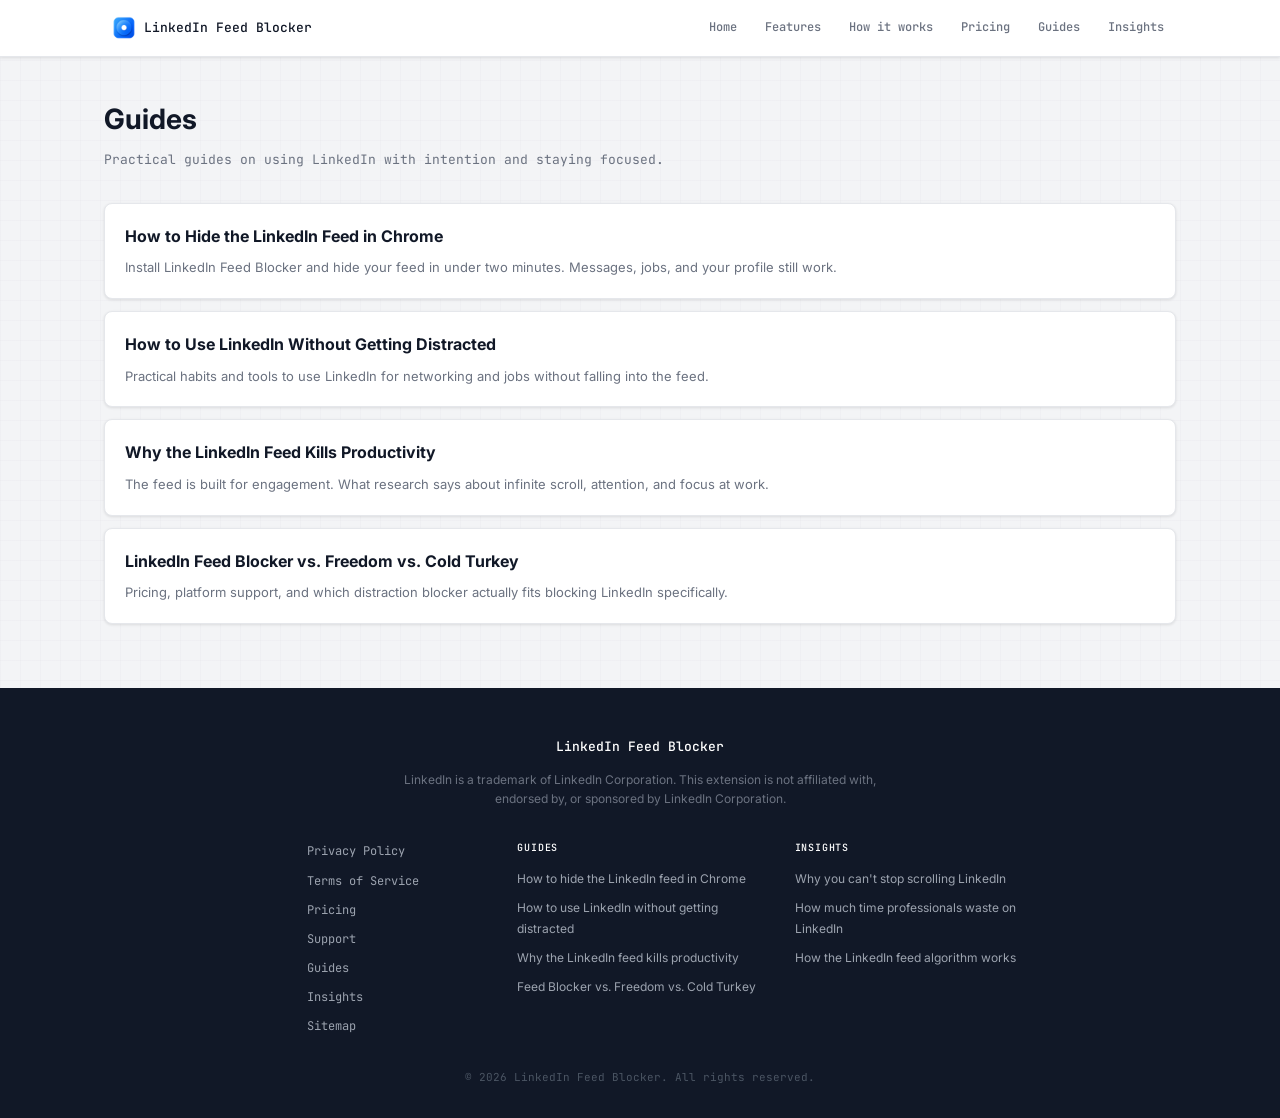
==== commit 836f6bea: "favicon update" ====
--- a/guides/index.html
+++ b/guides/index.html
@@ -5,12 +5,18 @@
   <meta name="viewport" content="width=device-width, initial-scale=1.0">
   <meta name="description" content="Guides on using LinkedIn productively and staying focused.">
   <title>Guides | LinkedIn Feed Blocker</title>
+  <link rel="icon" type="image/png" sizes="32x32" href="favicon-32x32.png">
+  <link rel="icon" type="image/png" sizes="16x16" href="favicon-16x16.png">
+  <link rel="apple-touch-icon" sizes="180x180" href="apple-touch-icon.png">
   <link rel="stylesheet" href="../css/style.css">
 </head>
 <body>
   <header class="site-header">
     <nav class="nav container">
-      <a href="../index.html" class="logo">LinkedIn Feed Blocker</a>
+      <a href="../index.html" class="logo">
+        <img src="../favicon-32x32.png" alt="" class="logo-icon">
+        <span>LinkedIn Feed Blocker</span>
+      </a>
       <ul class="nav-links">
         <li><a href="../index.html">Home</a></li>
         <li><a href="../index.html#features">Features</a></li>
--- a/css/style.css
+++ b/css/style.css
@@ -1036,6 +1036,11 @@
   margin: 0 auto var(--space-10);
 }
 
+.pricing-grid-single {
+  grid-template-columns: 1fr;
+  max-width: 400px;
+}
+
 .pricing-card {
   position: relative;
   background: var(--color-surface);
@@ -1101,6 +1106,11 @@
   color: var(--color-text);
 }
 
+.price-amount-text {
+  font-size: 1.35rem;
+  letter-spacing: -0.02em;
+}
+
 .price-note {
   font-family: var(--font-mono);
   font-size: 12px;
@@ -1201,7 +1211,7 @@
 .pricing-table th:not(:first-child),
 .pricing-table td:not(:first-child) {
   text-align: center;
-  width: 100px;
+  width: 120px;
 }
 
 .pricing-faq {
